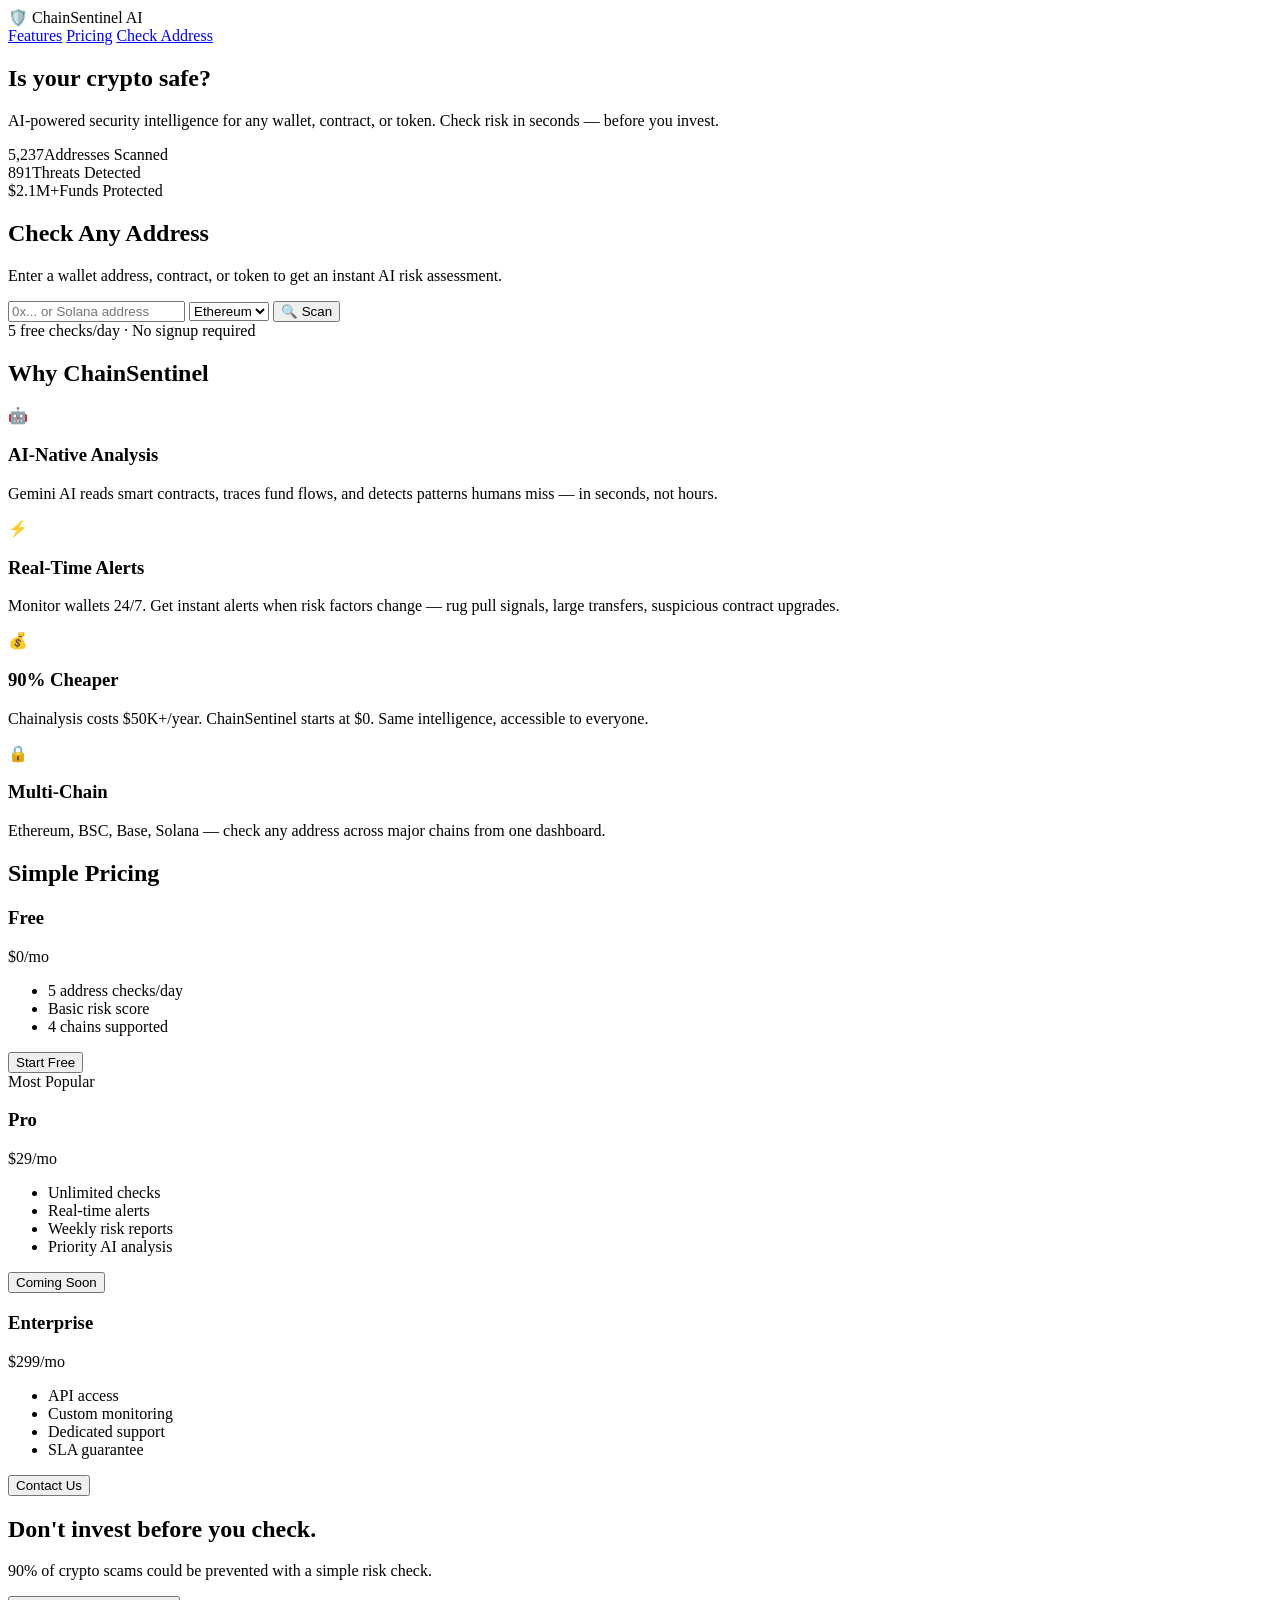
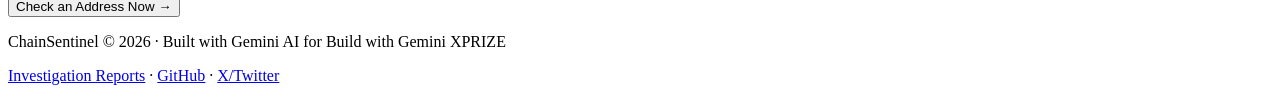
==== frontend/index.html @ 6b1787d1 "Add frontend/index.html" ====
<!DOCTYPE html>
<html lang="en">
<head>
    <meta charset="UTF-8">
    <meta name="viewport" content="width=device-width, initial-scale=1.0">
    <title>ChainSentinel — AI-Powered On-Chain Security Intelligence</title>
    <link rel="stylesheet" href="/static/style.css">
    <meta name="description" content="Real-time on-chain security intelligence powered by AI. Check any wallet, contract, or token for fraud risk in seconds.">
    <link rel="icon" href="data:image/svg+xml,<svg xmlns='http://www.w3.org/2000/svg' viewBox='0 0 100 100'><text y='.9em' font-size='90'>🛡️</text></svg>">
</head>
<body>
    <nav class="navbar">
        <div class="nav-brand">
            <span class="logo">🛡️</span>
            <span class="brand-name">ChainSentinel</span>
            <span class="badge">AI</span>
        </div>
        <div class="nav-links">
            <a href="#features">Features</a>
            <a href="#pricing">Pricing</a>
            <a href="#check">Check Address</a>
        </div>
    </nav>

    <section class="hero">
        <div class="hero-content">
            <h1>Is your crypto <span class="highlight">safe</span>?</h1>
            <p class="subtitle">AI-powered security intelligence for any wallet, contract, or token. Check risk in seconds — before you invest.</p>
            <div class="hero-stats" id="stats">
                <div class="stat"><span class="stat-num" id="stat-scanned">5,237</span><span class="stat-label">Addresses Scanned</span></div>
                <div class="stat"><span class="stat-num" id="stat-threats">891</span><span class="stat-label">Threats Detected</span></div>
                <div class="stat"><span class="stat-num">$2.1M+</span><span class="stat-label">Funds Protected</span></div>
            </div>
        </div>
    </section>

    <section class="checker" id="check">
        <h2>Check Any Address</h2>
        <p class="checker-desc">Enter a wallet address, contract, or token to get an instant AI risk assessment.</p>
        <form id="check-form" class="check-form">
            <div class="input-group">
                <input type="text" id="address-input" placeholder="0x... or Solana address" required autocomplete="off">
                <select id="chain-select">
                    <option value="eth">Ethereum</option>
                    <option value="bsc">BSC</option>
                    <option value="base">Base</option>
                    <option value="sol">Solana</option>
                </select>
                <button type="submit" id="check-btn">🔍 Scan</button>
            </div>
            <div class="free-note">5 free checks/day · No signup required</div>
        </form>

        <div id="result" class="result" style="display:none;">
            <div class="result-header">
                <div class="risk-gauge" id="risk-gauge">
                    <svg viewBox="0 0 120 120">
                        <circle cx="60" cy="60" r="54" fill="none" stroke="#1a1a2e" stroke-width="8"/>
                        <circle cx="60" cy="60" r="54" fill="none" stroke-width="8" id="gauge-arc"
                            stroke-dasharray="339.29" stroke-dashoffset="339.29" stroke-linecap="round"/>
                    </svg>
                    <div class="gauge-text">
                        <span class="gauge-score" id="gauge-score">—</span>
                        <span class="gauge-label">Risk Score</span>
                    </div>
                </div>
                <div class="result-meta">
                    <div class="risk-level-badge" id="risk-level-badge">—</div>
                    <div class="address-display" id="result-address"></div>
                    <div class="chain-display" id="result-chain"></div>
                </div>
            </div>
            <div class="ai-analysis" id="ai-analysis"></div>
            <div class="findings" id="findings"></div>
        </div>

        <div id="loading" class="loading" style="display:none;">
            <div class="spinner"></div>
            <p>AI is analyzing on-chain data...</p>
        </div>

        <div id="error" class="error" style="display:none;"></div>
    </section>

    <section class="features" id="features">
        <h2>Why ChainSentinel</h2>
        <div class="feature-grid">
            <div class="feature-card">
                <div class="feature-icon">🤖</div>
                <h3>AI-Native Analysis</h3>
                <p>Gemini AI reads smart contracts, traces fund flows, and detects patterns humans miss — in seconds, not hours.</p>
            </div>
            <div class="feature-card">
                <div class="feature-icon">⚡</div>
                <h3>Real-Time Alerts</h3>
                <p>Monitor wallets 24/7. Get instant alerts when risk factors change — rug pull signals, large transfers, suspicious contract upgrades.</p>
            </div>
            <div class="feature-card">
                <div class="feature-icon">💰</div>
                <h3>90% Cheaper</h3>
                <p>Chainalysis costs $50K+/year. ChainSentinel starts at $0. Same intelligence, accessible to everyone.</p>
            </div>
            <div class="feature-card">
                <div class="feature-icon">🔒</div>
                <h3>Multi-Chain</h3>
                <p>Ethereum, BSC, Base, Solana — check any address across major chains from one dashboard.</p>
            </div>
        </div>
    </section>

    <section class="pricing" id="pricing">
        <h2>Simple Pricing</h2>
        <div class="pricing-grid">
            <div class="pricing-card">
                <h3>Free</h3>
                <div class="price">$0<span>/mo</span></div>
                <ul>
                    <li>5 address checks/day</li>
                    <li>Basic risk score</li>
                    <li>4 chains supported</li>
                </ul>
                <button class="btn-secondary" onclick="document.getElementById('address-input').focus()">Start Free</button>
            </div>
            <div class="pricing-card featured">
                <div class="popular-badge">Most Popular</div>
                <h3>Pro</h3>
                <div class="price">$29<span>/mo</span></div>
                <ul>
                    <li>Unlimited checks</li>
                    <li>Real-time alerts</li>
                    <li>Weekly risk reports</li>
                    <li>Priority AI analysis</li>
                </ul>
                <button class="btn-primary">Coming Soon</button>
            </div>
            <div class="pricing-card">
                <h3>Enterprise</h3>
                <div class="price">$299<span>/mo</span></div>
                <ul>
                    <li>API access</li>
                    <li>Custom monitoring</li>
                    <li>Dedicated support</li>
                    <li>SLA guarantee</li>
                </ul>
                <button class="btn-secondary">Contact Us</button>
            </div>
        </div>
    </section>

    <section class="cta">
        <h2>Don't invest before you check.</h2>
        <p>90% of crypto scams could be prevented with a simple risk check.</p>
        <button class="btn-primary btn-large" onclick="document.getElementById('address-input').focus()">Check an Address Now →</button>
    </section>

    <footer>
        <p>ChainSentinel © 2026 · Built with Gemini AI for Build with Gemini XPRIZE</p>
        <p class="footer-links">
            <a href="https://qanzhi111.github.io/onchain-investigations/">Investigation Reports</a> ·
            <a href="https://github.com/onchain-shadow">GitHub</a> ·
            <a href="https://x.com/onchain-shadow">X/Twitter</a>
        </p>
    </footer>

    <script src="/static/app.js"></script>
</body>
</html>
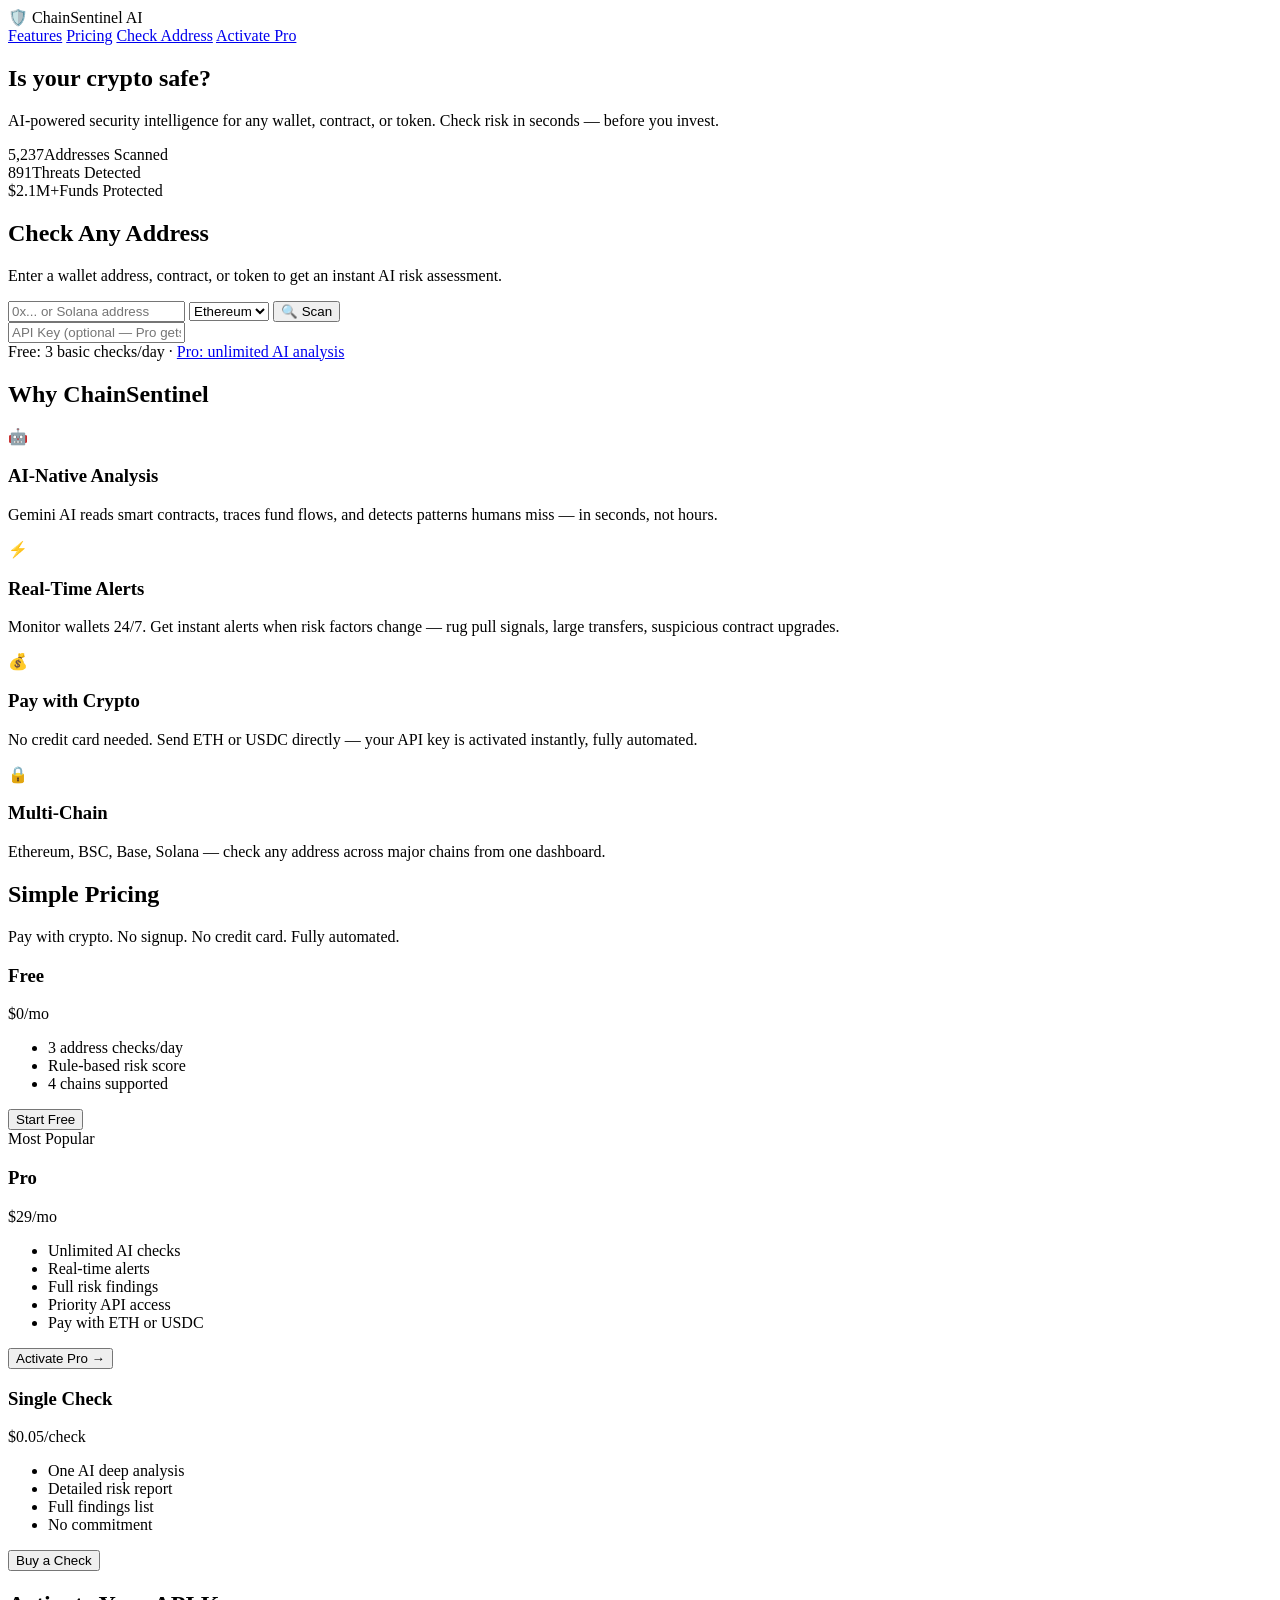
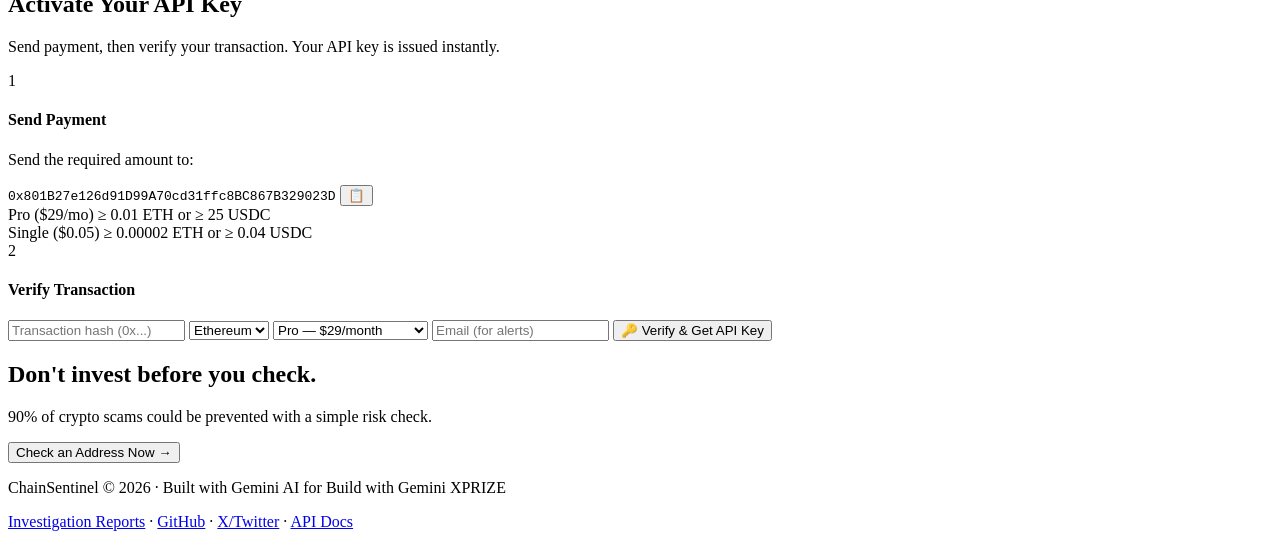
==== commit 30a629bb: "feat: update frontend/index.html — API Key + on-chain payment v2.0" ====
--- a/frontend/index.html
+++ b/frontend/index.html
@@ -19,6 +19,7 @@
             <a href="#features">Features</a>
             <a href="#pricing">Pricing</a>
             <a href="#check">Check Address</a>
+            <a href="#activate" class="nav-cta">Activate Pro</a>
         </div>
     </nav>
 
@@ -48,7 +49,10 @@
                 </select>
                 <button type="submit" id="check-btn">🔍 Scan</button>
             </div>
-            <div class="free-note">5 free checks/day · No signup required</div>
+            <div class="input-row">
+                <input type="text" id="api-key-input" placeholder="API Key (optional — Pro gets AI analysis)" autocomplete="off">
+            </div>
+            <div class="free-note">Free: 3 basic checks/day · <a href="#pricing">Pro: unlimited AI analysis</a></div>
         </form>
 
         <div id="result" class="result" style="display:none;">
@@ -66,12 +70,16 @@
                 </div>
                 <div class="result-meta">
                     <div class="risk-level-badge" id="risk-level-badge">—</div>
+                    <div class="tier-badge" id="tier-badge"></div>
                     <div class="address-display" id="result-address"></div>
                     <div class="chain-display" id="result-chain"></div>
                 </div>
             </div>
             <div class="ai-analysis" id="ai-analysis"></div>
             <div class="findings" id="findings"></div>
+            <div id="upgrade-cta" class="upgrade-cta" style="display:none;">
+                <p>🔒 Want AI-powered deep analysis? <a href="#pricing">Upgrade to Pro →</a></p>
+            </div>
         </div>
 
         <div id="loading" class="loading" style="display:none;">
@@ -97,8 +105,8 @@
             </div>
             <div class="feature-card">
                 <div class="feature-icon">💰</div>
-                <h3>90% Cheaper</h3>
-                <p>Chainalysis costs $50K+/year. ChainSentinel starts at $0. Same intelligence, accessible to everyone.</p>
+                <h3>Pay with Crypto</h3>
+                <p>No credit card needed. Send ETH or USDC directly — your API key is activated instantly, fully automated.</p>
             </div>
             <div class="feature-card">
                 <div class="feature-icon">🔒</div>
@@ -110,13 +118,14 @@
 
     <section class="pricing" id="pricing">
         <h2>Simple Pricing</h2>
+        <p class="pricing-subtitle">Pay with crypto. No signup. No credit card. Fully automated.</p>
         <div class="pricing-grid">
             <div class="pricing-card">
                 <h3>Free</h3>
                 <div class="price">$0<span>/mo</span></div>
                 <ul>
-                    <li>5 address checks/day</li>
-                    <li>Basic risk score</li>
+                    <li>3 address checks/day</li>
+                    <li>Rule-based risk score</li>
                     <li>4 chains supported</li>
                 </ul>
                 <button class="btn-secondary" onclick="document.getElementById('address-input').focus()">Start Free</button>
@@ -126,23 +135,79 @@
                 <h3>Pro</h3>
                 <div class="price">$29<span>/mo</span></div>
                 <ul>
-                    <li>Unlimited checks</li>
+                    <li>Unlimited AI checks</li>
                     <li>Real-time alerts</li>
-                    <li>Weekly risk reports</li>
-                    <li>Priority AI analysis</li>
+                    <li>Full risk findings</li>
+                    <li>Priority API access</li>
+                    <li>Pay with ETH or USDC</li>
                 </ul>
-                <button class="btn-primary">Coming Soon</button>
+                <button class="btn-primary" onclick="document.getElementById('activate').scrollIntoView({behavior:'smooth'})">Activate Pro →</button>
             </div>
             <div class="pricing-card">
-                <h3>Enterprise</h3>
-                <div class="price">$299<span>/mo</span></div>
+                <h3>Single Check</h3>
+                <div class="price">$0.05<span>/check</span></div>
                 <ul>
-                    <li>API access</li>
-                    <li>Custom monitoring</li>
-                    <li>Dedicated support</li>
-                    <li>SLA guarantee</li>
+                    <li>One AI deep analysis</li>
+                    <li>Detailed risk report</li>
+                    <li>Full findings list</li>
+                    <li>No commitment</li>
                 </ul>
-                <button class="btn-secondary">Contact Us</button>
+                <button class="btn-secondary" onclick="document.getElementById('activate').scrollIntoView({behavior:'smooth'})">Buy a Check</button>
+            </div>
+        </div>
+    </section>
+
+    <section class="activate" id="activate">
+        <h2>Activate Your API Key</h2>
+        <p class="activate-desc">Send payment, then verify your transaction. Your API key is issued instantly.</p>
+        
+        <div class="activate-steps">
+            <div class="step">
+                <div class="step-num">1</div>
+                <div class="step-content">
+                    <h4>Send Payment</h4>
+                    <p>Send the required amount to:</p>
+                    <div class="wallet-box">
+                        <code id="wallet-address">0x801B27e126d91D99A70cd31ffc8BC867B329023D</code>
+                        <button class="copy-btn" onclick="copyWallet()">📋</button>
+                    </div>
+                    <div class="payment-amounts">
+                        <div class="amount-option">
+                            <span class="amount-label">Pro ($29/mo)</span>
+                            <span class="amount-value">≥ 0.01 ETH or ≥ 25 USDC</span>
+                        </div>
+                        <div class="amount-option">
+                            <span class="amount-label">Single ($0.05)</span>
+                            <span class="amount-value">≥ 0.00002 ETH or ≥ 0.04 USDC</span>
+                        </div>
+                    </div>
+                </div>
+            </div>
+            <div class="step">
+                <div class="step-num">2</div>
+                <div class="step-content">
+                    <h4>Verify Transaction</h4>
+                    <form id="verify-form" class="verify-form">
+                        <input type="text" id="tx-hash-input" placeholder="Transaction hash (0x...)" required autocomplete="off">
+                        <select id="payment-chain">
+                            <option value="eth">Ethereum</option>
+                            <option value="bsc">BSC</option>
+                            <option value="base">Base</option>
+                        </select>
+                        <select id="payment-plan">
+                            <option value="pro">Pro — $29/month</option>
+                            <option value="single">Single Check — $0.05</option>
+                        </select>
+                        <input type="email" id="email-input" placeholder="Email (for alerts)" autocomplete="off">
+                        <button type="submit" id="verify-btn">🔑 Verify & Get API Key</button>
+                    </form>
+                    <div id="verify-result" class="verify-result" style="display:none;"></div>
+                    <div id="verify-loading" class="loading" style="display:none;">
+                        <div class="spinner"></div>
+                        <p>Verifying on-chain payment...</p>
+                    </div>
+                    <div id="verify-error" class="error" style="display:none;"></div>
+                </div>
             </div>
         </div>
     </section>
@@ -157,8 +222,9 @@
         <p>ChainSentinel © 2026 · Built with Gemini AI for Build with Gemini XPRIZE</p>
         <p class="footer-links">
             <a href="https://qanzhi111.github.io/onchain-investigations/">Investigation Reports</a> ·
-            <a href="https://github.com/onchain-shadow">GitHub</a> ·
-            <a href="https://x.com/onchain-shadow">X/Twitter</a>
+            <a href="https://github.com/qanzhi111/chainsentinel">GitHub</a> ·
+            <a href="https://x.com/onchain-shadow">X/Twitter</a> ·
+            <a href="/docs">API Docs</a>
         </p>
     </footer>
 
